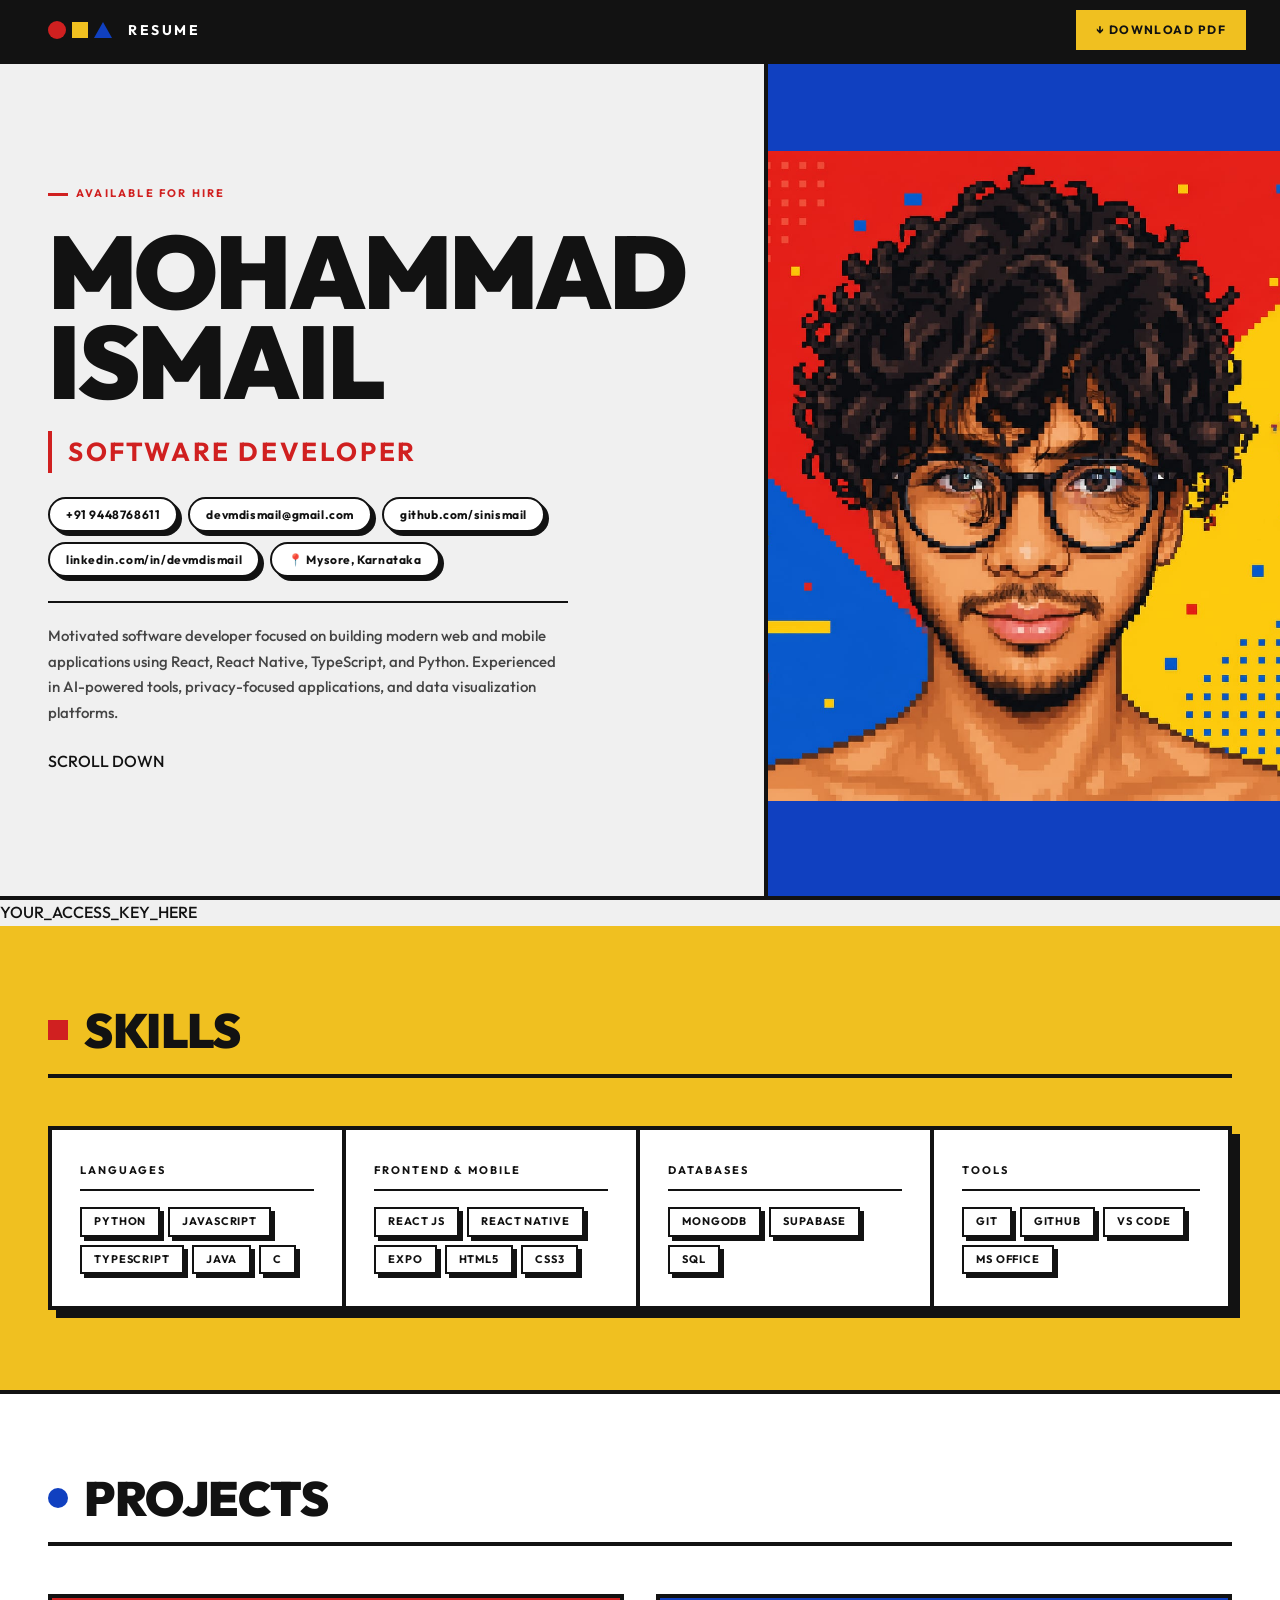
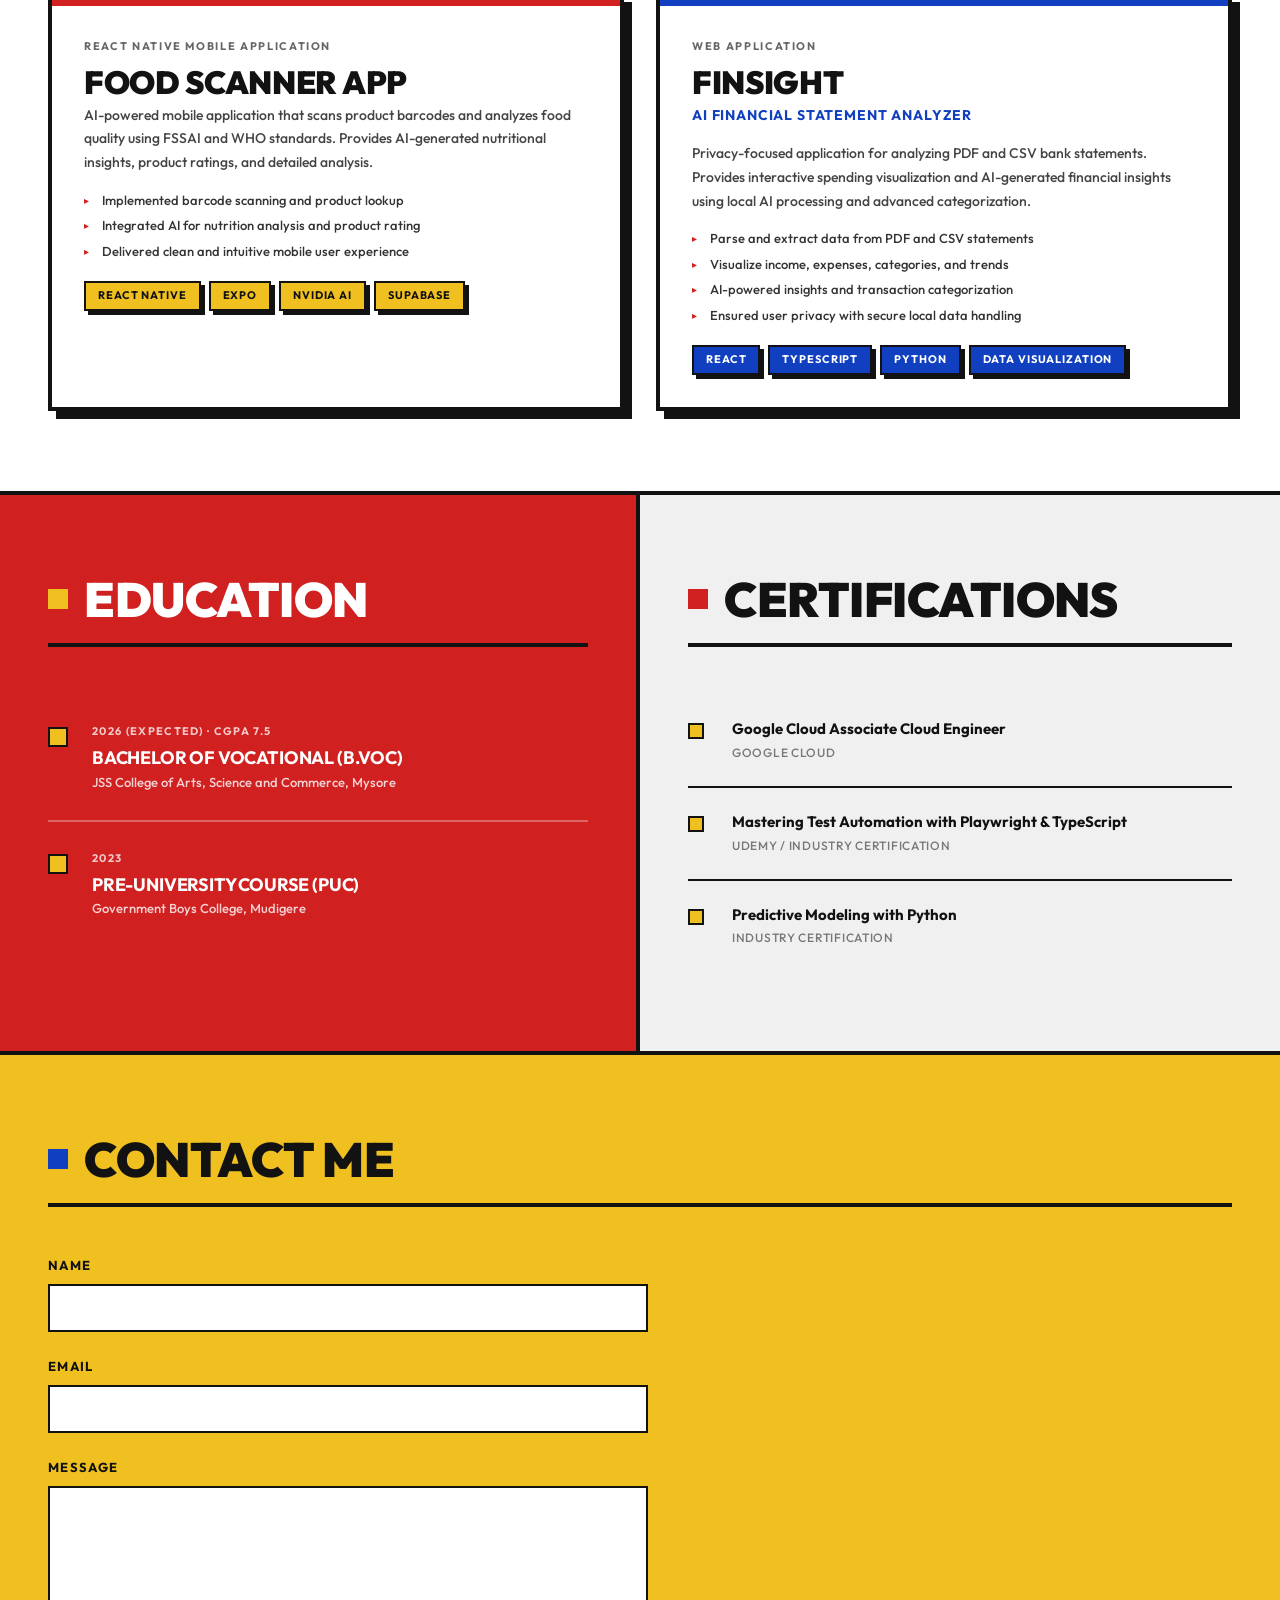
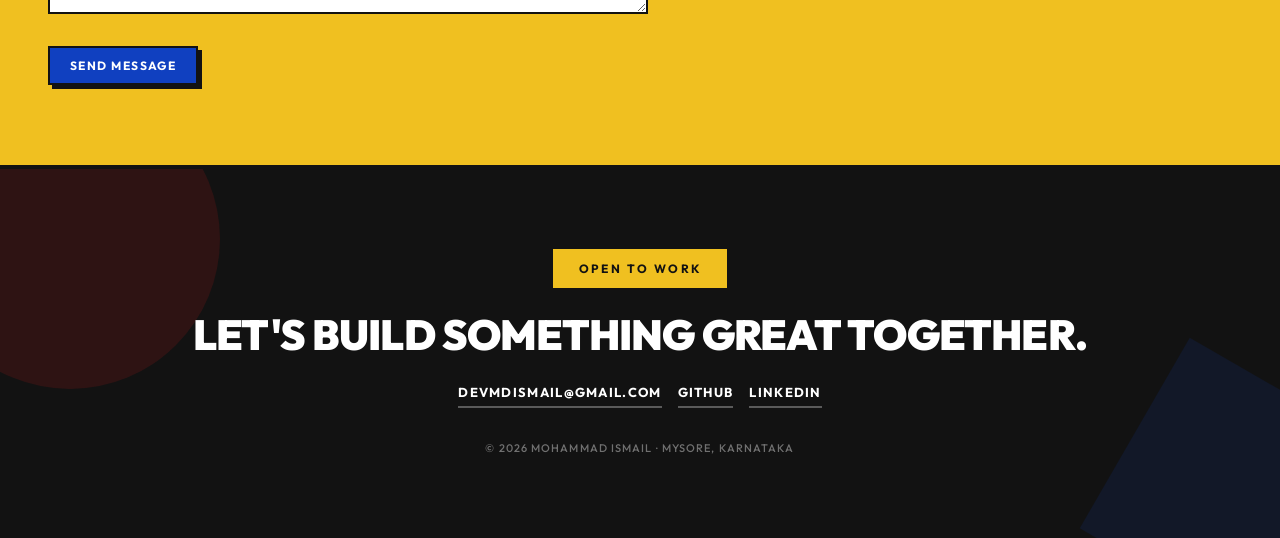
==== resume.html @ 6e886ccb "first commit" ====
<!DOCTYPE html>
<html lang="en">
<head>
  <meta charset="UTF-8" />
  <meta name="viewport" content="width=device-width, initial-scale=1.0" />
  <title>Mohammad Ismail — Software Developer Resume</title>
  <meta name="description" content="Mohammad Ismail — Software Developer. Resume showcasing skills in React, React Native, TypeScript, Python, and AI-powered applications." />
  <link rel="preconnect" href="https://fonts.googleapis.com" />
  <link rel="preconnect" href="https://fonts.gstatic.com" crossorigin />
  <link href="https://fonts.googleapis.com/css2?family=Outfit:wght@400;500;700;900&display=swap" rel="stylesheet" />
  <link rel="stylesheet" href="resume.css" />
</head>
<body>

  <!-- ═══════════════════════════════ NAV ═══════════════════════════════ -->
  <nav class="nav" id="nav" role="navigation" aria-label="Main navigation">
    <div class="nav__progress" id="nav-progress" role="progressbar" aria-label="Reading progress" aria-valuenow="0" aria-valuemin="0" aria-valuemax="100"></div>
    <div class="nav__logo" aria-label="Geometric logo">
      <span class="geo geo--circle" aria-hidden="true"></span>
      <span class="geo geo--square" aria-hidden="true"></span>
      <span class="geo geo--triangle" aria-hidden="true"></span>
    </div>
    <span class="nav__label">RESUME</span>
    <a class="nav__download btn btn--yellow" href="resume.pdf" download aria-label="Download PDF resume">
      ↓ DOWNLOAD PDF
    </a>
  </nav>

  <!-- ═══════════════════════════════ HERO ══════════════════════════════ -->
  <section class="hero" id="hero" aria-labelledby="hero-name">
    <div class="hero__left">
      <p class="hero__eyebrow">AVAILABLE FOR HIRE</p>
      <h1 class="hero__name" id="hero-name">
        <span class="hero__name-line reveal-child" style="--delay:0.0s">MOHAMMAD</span>
        <span class="hero__name-line reveal-child" style="--delay:0.08s">ISMAIL</span>
      </h1>
      <p class="hero__role reveal-child" style="--delay:0.18s">SOFTWARE DEVELOPER</p>
      <div class="hero__contacts reveal-child" style="--delay:0.28s">
        <a class="chip" href="tel:+919448768611" id="contact-phone">+91 9448768611</a>
        <a class="chip" href="mailto:devmdismail@gmail.com" id="contact-email">devmdismail@gmail.com</a>
        <a class="chip" href="https://github.com/sinismail" target="_blank" rel="noopener" id="contact-github">github.com/sinismail</a>
        <a class="chip" href="https://linkedin.com/in/devmdismail" target="_blank" rel="noopener" id="contact-linkedin">linkedin.com/in/devmdismail</a>
        <span class="chip chip--loc">📍 Mysore, Karnataka</span>
      </div>
      <p class="hero__summary reveal-child" style="--delay:0.38s">
        Motivated software developer focused on building modern web and mobile applications using React, React Native, TypeScript, and Python. Experienced in AI-powered tools, privacy-focused applications, and data visualization platforms.
      </p>
      <div class="hero__scroll-hint reveal-child" style="--delay:0.55s" aria-hidden="true">
        <span class="scroll-arrow"></span>
        <span class="scroll-label">SCROLL DOWN</span>
      </div>
    </div>

    <div class="hero__right" aria-hidden="true">
      <!-- Bauhaus geometric composition -->
      <div class="composition">
        <div class="comp__circle-lg"></div>
        <div class="comp__square-rot"></div>
        <div class="comp__square-center">
          <img id="profile" src="assets/profile.jpeg" alt="">
          <div class="comp__triangle"></div>
        </div>
        <div class="comp__circle-sm"></div>
        <div class="comp__dot-grid"></div>
      </div>
    </div>
  </section>
YOUR_ACCESS_KEY_HERE
  <!-- ═══════════════════════════════ SKILLS ════════════════════════════ -->
  <section class="section section--yellow reveal" id="skills" aria-labelledby="skills-heading">
    <div class="section__header">
      <span class="section__marker section__marker--red" aria-hidden="true"></span>
      <h2 class="section__title" id="skills-heading">SKILLS</h2>
    </div>
    <div class="skills__grid">

      <div class="skill-group reveal-child" style="--delay:0.0s">
        <h3 class="skill-group__title">LANGUAGES</h3>
        <div class="tags">
          <span class="tag">Python</span>
          <span class="tag">JavaScript</span>
          <span class="tag">TypeScript</span>
          <span class="tag">Java</span>
          <span class="tag">C</span>
        </div>
      </div>

      <div class="skill-group reveal-child" style="--delay:0.1s">
        <h3 class="skill-group__title">FRONTEND &amp; MOBILE</h3>
        <div class="tags">
          <span class="tag">React JS</span>
          <span class="tag">React Native</span>
          <span class="tag">Expo</span>
          <span class="tag">HTML5</span>
          <span class="tag">CSS3</span>
        </div>
      </div>

      <div class="skill-group reveal-child" style="--delay:0.2s">
        <h3 class="skill-group__title">DATABASES</h3>
        <div class="tags">
          <span class="tag">MongoDB</span>
          <span class="tag">Supabase</span>
          <span class="tag">SQL</span>
        </div>
      </div>

      <div class="skill-group reveal-child" style="--delay:0.3s">
        <h3 class="skill-group__title">TOOLS</h3>
        <div class="tags">
          <span class="tag">Git</span>
          <span class="tag">GitHub</span>
          <span class="tag">VS Code</span>
          <span class="tag">MS Office</span>
        </div>
      </div>

    </div>
  </section>

  <!-- ═══════════════════════════════ PROJECTS ══════════════════════════ -->
  <section class="section" id="projects" aria-labelledby="projects-heading">
    <div class="section__header">
      <span class="section__marker section__marker--circle section__marker--blue" aria-hidden="true"></span>
      <h2 class="section__title" id="projects-heading">PROJECTS</h2>
    </div>
    <div class="projects__grid">

      <article class="card reveal-child" style="--delay:0.0s" id="project-food-scanner">
        <div class="card__accent card__accent--red"></div>
        <div class="card__body">
          <span class="card__type">React Native Mobile Application</span>
          <h3 class="card__title">FOOD SCANNER APP</h3>
          <p class="card__desc">
            AI-powered mobile application that scans product barcodes and analyzes food quality using FSSAI and WHO standards. Provides AI-generated nutritional insights, product ratings, and detailed analysis.
          </p>
          <ul class="card__bullets">
            <li>Implemented barcode scanning and product lookup</li>
            <li>Integrated AI for nutrition analysis and product rating</li>
            <li>Delivered clean and intuitive mobile user experience</li>
          </ul>
          <div class="card__tags">
            <span class="tag tag--yellow">React Native</span>
            <span class="tag tag--yellow">Expo</span>
            <span class="tag tag--yellow">Nvidia AI</span>
            <span class="tag tag--yellow">Supabase</span>
          </div>
        </div>
      </article>

      <article class="card reveal-child" style="--delay:0.15s" id="project-finsight">
        <div class="card__accent card__accent--blue"></div>
        <div class="card__body">
          <span class="card__type">Web Application</span>
          <h3 class="card__title">FINSIGHT</h3>
          <p class="card__subtitle">AI Financial Statement Analyzer</p>
          <p class="card__desc">
            Privacy-focused application for analyzing PDF and CSV bank statements. Provides interactive spending visualization and AI-generated financial insights using local AI processing and advanced categorization.
          </p>
          <ul class="card__bullets">
            <li>Parse and extract data from PDF and CSV statements</li>
            <li>Visualize income, expenses, categories, and trends</li>
            <li>AI-powered insights and transaction categorization</li>
            <li>Ensured user privacy with secure local data handling</li>
          </ul>
          <div class="card__tags">
            <span class="tag tag--blue">React</span>
            <span class="tag tag--blue">TypeScript</span>
            <span class="tag tag--blue">Python</span>
            <span class="tag tag--blue">Data Visualization</span>
          </div>
        </div>
      </article>

    </div>
  </section>

  <!-- ════════════════════════ EDUCATION + CERTS ════════════════════════ -->
  <section class="edu-certs" id="education" aria-labelledby="edu-heading">

    <div class="edu reveal">
      <div class="section__header">
        <span class="section__marker section__marker--yellow" aria-hidden="true"></span>
        <h2 class="section__title section__title--white" id="edu-heading">EDUCATION</h2>
      </div>
      <div class="timeline">

        <div class="timeline__item reveal-child" style="--delay:0.0s">
          <div class="timeline__marker" aria-hidden="true"></div>
          <div class="timeline__content">
            <p class="timeline__year">2026 (Expected) · CGPA 7.5</p>
            <h3 class="timeline__degree">Bachelor of Vocational (B.Voc)</h3>
            <p class="timeline__school">JSS College of Arts, Science and Commerce, Mysore</p>
          </div>
        </div>

        <div class="timeline__item reveal-child" style="--delay:0.15s">
          <div class="timeline__marker" aria-hidden="true"></div>
          <div class="timeline__content">
            <p class="timeline__year">2023</p>
            <h3 class="timeline__degree">Pre-University Course (PUC)</h3>
            <p class="timeline__school">Government Boys College, Mudigere</p>
          </div>
        </div>

      </div>
    </div>

    <div class="certs reveal">
      <div class="section__header">
        <span class="section__marker section__marker--red" aria-hidden="true"></span>
        <h2 class="section__title" id="certs-heading">CERTIFICATIONS</h2>
      </div>
      <div class="cert-list">

        <div class="cert-item reveal-child" style="--delay:0.0s">
          <span class="cert-item__bullet" aria-hidden="true"></span>
          <div>
            <h3 class="cert-item__title">Google Cloud Associate Cloud Engineer</h3>
            <p class="cert-item__issuer">Google Cloud</p>
          </div>
        </div>

        <div class="cert-item reveal-child" style="--delay:0.12s">
          <span class="cert-item__bullet" aria-hidden="true"></span>
          <div>
            <h3 class="cert-item__title">Mastering Test Automation with Playwright &amp; TypeScript</h3>
            <p class="cert-item__issuer">Udemy / Industry Certification</p>
          </div>
        </div>

        <div class="cert-item reveal-child" style="--delay:0.24s">
          <span class="cert-item__bullet" aria-hidden="true"></span>
          <div>
            <h3 class="cert-item__title">Predictive Modeling with Python</h3>
            <p class="cert-item__issuer">Industry Certification</p>
          </div>
        </div>

      </div>
    </div>

  </section>

  <!-- ═══════════════════════════════ CONTACT ═══════════════════════════ -->
  <section class="section section--yellow" id="contact" aria-labelledby="contact-heading">
    <div class="section__header">
      <span class="section__marker section__marker--blue" aria-hidden="true"></span>
      <h2 class="section__title" id="contact-heading">CONTACT ME</h2>
    </div>
    
    <div class="contact-container reveal">
      <form action="https://api.web3forms.com/submit" method="POST" class="contact-form">
        <!-- Web3Forms Access Key (Add yours here) -->
        <input type="hidden" name="access_key" value="">
        
        <div class="form-group">
          <label for="name" class="form-label">NAME</label>
          <input type="text" id="name" name="name" class="form-input" required>
        </div>
        
        <div class="form-group">
          <label for="email" class="form-label">EMAIL</label>
          <input type="email" id="email" name="email" class="form-input" required>
        </div>
        
        <div class="form-group">
          <label for="message" class="form-label">MESSAGE</label>
          <textarea id="message" name="message" class="form-input form-input--textarea" rows="5" required></textarea>
        </div>

        <input type="checkbox" name="botcheck" class="hidden" style="display: none;">
        
        <button type="submit" class="btn btn--blue form-submit">SEND MESSAGE</button>
      </form>
    </div>
  </section>

  <!-- ═══════════════════════════════ FOOTER ════════════════════════════ -->
  <footer class="footer" id="footer" role="contentinfo">
    <div class="footer__deco footer__deco--circle" aria-hidden="true"></div>
    <div class="footer__deco footer__deco--square" aria-hidden="true"></div>
    <div class="footer__content reveal">
      <span class="footer__badge">OPEN TO WORK</span>
      <p class="footer__cta">Let's build something great together.</p>
      <div class="footer__links">
        <a class="footer__link" href="mailto:devmdismail@gmail.com" id="footer-email">devmdismail@gmail.com</a>
        <a class="footer__link" href="https://github.com/sinismail" target="_blank" rel="noopener" id="footer-github">GitHub</a>
        <a class="footer__link" href="https://linkedin.com/in/devmdismail" target="_blank" rel="noopener" id="footer-linkedin">LinkedIn</a>
      </div>
      <p class="footer__copy">© 2026 Mohammad Ismail · Mysore, Karnataka</p>
    </div>
  </footer>

  <!-- ══════════════════════════════ SCRIPTS ════════════════════════════ -->
  <script>
    // ── Hero name character split (MUST run before is-visible) ─────────
    document.querySelectorAll('.hero__name-line').forEach(line => {
      const text = line.textContent.trim();
      line.innerHTML = text.split('').map((ch, i) =>
        `<span class="char" style="--char-i:${i}">${ch === ' ' ? '&nbsp;' : ch}</span>`
      ).join('');
    });

    // ── Immediately show above-fold hero children ─────────────────────
    document.querySelectorAll('.hero .reveal-child').forEach(el => {
      setTimeout(() => el.classList.add('is-visible'), 80);
    });

    // ── Scroll Reveal (Intersection Observer) ─────────────────────────
    const revealItems = document.querySelectorAll('.reveal, .reveal-child');

    const observer = new IntersectionObserver((entries) => {
      entries.forEach(entry => {
        if (entry.isIntersecting) {
          entry.target.classList.add('is-visible');
        }
      });
    }, {
      threshold: 0.12,
      rootMargin: '0px 0px -60px 0px'
    });

    revealItems.forEach(el => observer.observe(el));

    // ── Nav scroll shadow ──────────────────────────────────────────────
    const nav = document.getElementById('nav');
    window.addEventListener('scroll', () => {
      nav.classList.toggle('nav--scrolled', window.scrollY > 20);
    }, { passive: true });

    // ── Skill tag stagger on hover ────────────────────────────────────
    document.querySelectorAll('.skill-group').forEach(group => {
      group.addEventListener('mouseenter', () => {
        group.querySelectorAll('.tag').forEach((tag, i) => {
          tag.style.transitionDelay = `${i * 30}ms`;
          tag.classList.add('tag--hovered');
        });
      });
      group.addEventListener('mouseleave', () => {
        group.querySelectorAll('.tag').forEach(tag => {
          tag.style.transitionDelay = '0ms';
          tag.classList.remove('tag--hovered');
        });
      });
    });

    // ── Cursor-follow tilt on project cards ───────────────────────────
    document.querySelectorAll('.card').forEach(card => {
      card.addEventListener('mousemove', (e) => {
        const rect = card.getBoundingClientRect();
        const x = ((e.clientX - rect.left) / rect.width - 0.5) * 6;
        const y = ((e.clientY - rect.top) / rect.height - 0.5) * 6;
        card.style.transform = `translateY(-4px) rotateX(${-y}deg) rotateY(${x}deg)`;
      });
      card.addEventListener('mouseleave', () => {
        card.style.transform = '';
      });
    });

    // ── Geometric shape pulse in hero right panel ─────────────────────
    const shapes = document.querySelectorAll('.comp__circle-lg, .comp__square-rot, .comp__circle-sm');
    let tick = 0;
    function pulseShapes() {
      tick += 0.01;
      shapes.forEach((s, i) => {
        const offset = Math.sin(tick + i * 1.2) * 6;
        s.style.transform = `translate(${offset}px, ${offset * 0.6}px)` +
          (s.classList.contains('comp__square-rot') ? ' rotate(45deg)' : '');
      });
      requestAnimationFrame(pulseShapes);
    }
    pulseShapes();
  </script>

</body>
</html>
---- resume.css ----
/* ════════════════════════════════════════════════════════════
   BAUHAUS RESUME — resume.css
   Design: Constructivist / Geometric Modernism
   Font: Outfit (Google Fonts)
   ════════════════════════════════════════════════════════════ */

/* ── 0. Reset & Base ─────────────────────────────────────── */
*, *::before, *::after { box-sizing: border-box; margin: 0; padding: 0; }

:root {
  --bg:         #F0F0F0;
  --white:      #FFFFFF;
  --black:      #121212;
  --red:        #D02020;
  --blue:       #1040C0;
  --yellow:     #F0C020;
  --muted:      #E0E0E0;
  --border:     4px solid var(--black);
  --border-sm:  2px solid var(--black);
  --shadow-sm:  4px 4px 0px 0px var(--black);
  --shadow-md:  6px 6px 0px 0px var(--black);
  --shadow-lg:  8px 8px 0px 0px var(--black);
  --font:       'Outfit', system-ui, sans-serif;
  --ease:       cubic-bezier(0.16, 1, 0.3, 1);
}

html { scroll-behavior: smooth; }
#profile{
  height:650px;
  width: 600px;
}
body {
  background: var(--bg);
  color: var(--black);
  font-family: var(--font);
  font-weight: 500;
  font-size: 16px;
  line-height: 1.6;
  overflow-x: hidden;
}

/* ── 1. Scroll Reveal System ─────────────────────────────── */
.reveal {
  opacity: 0;
  transform: translateY(32px);
  transition:
    opacity 0.7s var(--ease),
    transform 0.7s var(--ease);
}
.reveal.is-visible { opacity: 1; transform: translateY(0); }

.reveal-child {
  opacity: 0;
  transform: translateY(24px);
  transition:
    opacity 0.6s var(--ease) var(--delay, 0s),
    transform 0.6s var(--ease) var(--delay, 0s);
}
.reveal-child.is-visible { opacity: 1; transform: translateY(0); }

/* Hero name characters */
.char {
  display: inline-block;
  opacity: 0;
  transform: translateY(1.2em) skewX(-8deg);
  transition:
    opacity 0.55s var(--ease) calc(var(--char-i) * 0.03s + 0.15s),
    transform 0.55s var(--ease) calc(var(--char-i) * 0.03s + 0.15s);
}
.hero__name-line.is-visible .char {
  opacity: 1;
  transform: translateY(0) skewX(0deg);
}

/* ── 2. Navigation ───────────────────────────────────────── */
.nav {
  position: sticky;
  top: 0;
  z-index: 100;
  background: var(--black);
  display: flex;
  align-items: center;
  gap: 16px;
  padding: 0 32px;
  height: 64px;
  border-bottom: var(--border);
  transition: box-shadow 0.3s ease;
}
.nav--scrolled {
  box-shadow: 0 4px 0 var(--yellow);
}

.nav__logo {
  display: flex;
  align-items: center;
  gap: 6px;
  flex-shrink: 0;
}

/* Three geometric shapes forming the logo */
.geo {
  display: inline-block;
  transition: transform 0.3s var(--ease);
}
.geo--circle {
  width: 18px; height: 18px;
  background: var(--red);
  border-radius: 9999px;
}
.geo--square {
  width: 16px; height: 16px;
  background: var(--yellow);
  border-radius: 0;
  transform: rotate(0deg);
}
.geo--triangle {
  width: 0; height: 0;
  border-left: 9px solid transparent;
  border-right: 9px solid transparent;
  border-bottom: 16px solid var(--blue);
  background: transparent;
}
.nav__logo:hover .geo--circle { transform: scale(1.25); }
.nav__logo:hover .geo--square { transform: rotate(45deg); }
.nav__logo:hover .geo--triangle { transform: translateY(-3px); }

.nav__label {
  flex: 1;
  color: var(--white);
  font-weight: 700;
  font-size: 14px;
  letter-spacing: 0.18em;
}

/* ── 3. Buttons ──────────────────────────────────────────── */
.btn {
  display: inline-flex;
  align-items: center;
  gap: 8px;
  padding: 10px 20px;
  font-family: var(--font);
  font-weight: 700;
  font-size: 12px;
  letter-spacing: 0.12em;
  text-transform: uppercase;
  text-decoration: none;
  border: var(--border-sm);
  border-color: var(--black);
  cursor: pointer;
  transition:
    transform 0.15s ease,
    box-shadow 0.15s ease;
}
.btn--yellow {
  background: var(--yellow);
  color: var(--black);
  box-shadow: var(--shadow-sm);
}
.btn--yellow:hover  { box-shadow: var(--shadow-md); transform: translate(-2px,-2px); }
.btn--yellow:active { box-shadow: none; transform: translate(4px,4px); }

/* ── 4. Hero Section ─────────────────────────────────────── */
.hero {
  display: grid;
  grid-template-columns: 60% 40%;
  min-height: calc(100vh - 64px);
  border-bottom: var(--border);
}

/* Left */
.hero__left {
  padding: 64px 48px 64px 48px;
  display: flex;
  flex-direction: column;
  justify-content: center;
  gap: 24px;
  border-right: var(--border);
  background: var(--bg);
}

.hero__eyebrow {
  display: inline-flex;
  align-items: center;
  gap: 8px;
  font-size: 11px;
  font-weight: 700;
  letter-spacing: 0.2em;
  color: var(--red);
  text-transform: uppercase;
}
.hero__eyebrow::before {
  content: '';
  display: block;
  width: 20px; height: 3px;
  background: var(--red);
  flex-shrink: 0;
}

.hero__name {
  display: flex;
  flex-direction: column;
  gap: 0;
  line-height: 0.88;
  font-size: clamp(64px, 8vw, 108px);
  font-weight: 900;
  text-transform: uppercase;
  letter-spacing: -0.03em;
  color: var(--black);
  perspective: 600px;
}
.hero__name-line { display: block; overflow: hidden; }

.hero__role {
  font-size: clamp(18px, 2.5vw, 26px);
  font-weight: 700;
  text-transform: uppercase;
  letter-spacing: 0.1em;
  color: var(--red);
  border-left: 4px solid var(--red);
  padding-left: 16px;
}

.hero__contacts {
  display: flex;
  flex-wrap: wrap;
  gap: 10px;
}

.chip {
  display: inline-flex;
  align-items: center;
  gap: 6px;
  padding: 6px 16px;
  font-size: 12px;
  font-weight: 700;
  letter-spacing: 0.05em;
  text-decoration: none;
  color: var(--black);
  background: var(--white);
  border: var(--border-sm);
  border-radius: 9999px;
  box-shadow: var(--shadow-sm);
  transition:
    background 0.2s ease,
    transform 0.2s var(--ease),
    box-shadow 0.2s ease;
}
.chip:hover {
  background: var(--yellow);
  transform: translate(-2px, -2px);
  box-shadow: var(--shadow-md);
}
.chip:active {
  transform: translate(2px, 2px);
  box-shadow: none;
}
.chip--loc { cursor: default; }
.chip--loc:hover { background: var(--muted); transform: none; box-shadow: var(--shadow-sm); }

.hero__summary {
  font-size: 15px;
  line-height: 1.7;
  color: #444;
  max-width: 520px;
  border-top: var(--border-sm);
  padding-top: 20px;
}

/* Right — geometric composition */
.hero__right {
  background: var(--blue);
  position: relative;
  overflow: hidden;
  display: flex;
  align-items: center;
  justify-content: center;
  padding: 40px;
}

.hero__image {
  max-width: 80%;
  max-height: 80%;
  object-fit: cover;
  border: 4px solid var(--black);
  box-shadow: 12px 12px 0px 0px var(--black);
  transform: rotate(3deg);
  transition: transform 0.3s var(--ease), box-shadow 0.3s ease;
}
.hero__image:hover {
  transform: rotate(0deg) translate(-4px, -4px);
  box-shadow: 16px 16px 0px 0px var(--black);
}

/* ── 5. Section Common ───────────────────────────────────── */
.section { padding: 80px 48px; border-bottom: var(--border); }
.section--yellow { background: var(--yellow); }

.section__header {
  display: flex;
  align-items: center;
  gap: 16px;
  margin-bottom: 48px;
  padding-bottom: 20px;
  border-bottom: var(--border);
}

.section__marker {
  display: block;
  width: 20px; height: 20px;
  flex-shrink: 0;
}
.section__marker--red    { background: var(--red); }
.section__marker--blue   { background: var(--blue); }
.section__marker--yellow { background: var(--yellow); }
.section__marker--circle { border-radius: 9999px; }

.section__title {
  font-size: clamp(28px, 4vw, 48px);
  font-weight: 900;
  text-transform: uppercase;
  letter-spacing: -0.01em;
  line-height: 1;
}
.section__title--white { color: var(--white); }

/* ── 6. Skills ───────────────────────────────────────────── */
.skills__grid {
  display: grid;
  grid-template-columns: repeat(4, 1fr);
  gap: 0;
  border: var(--border);
  box-shadow: var(--shadow-lg);
  background: var(--white);
}

.skill-group {
  padding: 32px 28px;
  border-right: var(--border);
  transition: background 0.25s ease;
}
.skill-group:last-child { border-right: none; }
.skill-group:hover { background: var(--bg); }

.skill-group__title {
  font-size: 11px;
  font-weight: 700;
  letter-spacing: 0.18em;
  text-transform: uppercase;
  color: var(--black);
  margin-bottom: 16px;
  border-bottom: var(--border-sm);
  padding-bottom: 10px;
}

.tags { display: flex; flex-wrap: wrap; gap: 8px; }

.tag {
  display: inline-block;
  padding: 4px 12px;
  font-size: 11px;
  font-weight: 700;
  letter-spacing: 0.08em;
  text-transform: uppercase;
  color: var(--black);
  background: var(--white);
  border: var(--border-sm);
  box-shadow: var(--shadow-sm);
  transition:
    transform 0.2s var(--ease),
    box-shadow 0.2s ease,
    background 0.2s ease;
  cursor: default;
}
.tag:hover,
.tag--hovered { background: var(--black); color: var(--white); transform: translate(-2px,-2px); box-shadow: var(--shadow-md); }
.tag--yellow  { background: var(--yellow); }
.tag--yellow:hover { background: var(--black); color: var(--yellow); }
.tag--blue    { background: var(--blue); color: var(--white); }
.tag--blue:hover { background: var(--black); color: var(--white); }

/* ── 7. Projects ─────────────────────────────────────────── */
#projects { background: var(--white); }

.projects__grid {
  display: grid;
  grid-template-columns: repeat(2, 1fr);
  gap: 32px;
}

.card {
  border: var(--border);
  box-shadow: var(--shadow-lg);
  background: var(--white);
  transition:
    transform 0.3s var(--ease),
    box-shadow 0.3s ease;
  transform-style: preserve-3d;
  will-change: transform;
}
.card:hover { box-shadow: 12px 12px 0 var(--black); }

.card__accent {
  height: 8px;
  width: 100%;
}
.card__accent--red  { background: var(--red); }
.card__accent--blue { background: var(--blue); }

.card__body { padding: 32px; }

.card__type {
  display: block;
  font-size: 11px;
  font-weight: 700;
  letter-spacing: 0.15em;
  text-transform: uppercase;
  color: #666;
  margin-bottom: 10px;
}

.card__title {
  font-size: clamp(22px, 2.5vw, 32px);
  font-weight: 900;
  text-transform: uppercase;
  letter-spacing: -0.01em;
  line-height: 1;
  margin-bottom: 6px;
}

.card__subtitle {
  font-size: 14px;
  font-weight: 700;
  color: var(--blue);
  text-transform: uppercase;
  letter-spacing: 0.06em;
  margin-bottom: 16px;
}

.card__desc {
  font-size: 14px;
  line-height: 1.7;
  color: #444;
  margin-bottom: 16px;
}

.card__bullets {
  list-style: none;
  margin-bottom: 20px;
  display: flex;
  flex-direction: column;
  gap: 6px;
}
.card__bullets li {
  font-size: 13px;
  line-height: 1.5;
  padding-left: 18px;
  position: relative;
  color: #333;
}
.card__bullets li::before {
  content: '▸';
  position: absolute;
  left: 0;
  color: var(--red);
  font-size: 10px;
  top: 2px;
}

.card__tags { display: flex; flex-wrap: wrap; gap: 8px; }

/* ── 8. Education & Certifications ───────────────────────── */
.edu-certs {
  display: grid;
  grid-template-columns: 1fr 1fr;
  border-bottom: var(--border);
}

.edu {
  background: var(--red);
  padding: 80px 48px;
  border-right: var(--border);
}

.certs {
  background: var(--bg);
  padding: 80px 48px;
}

/* Timeline */
.timeline { display: flex; flex-direction: column; gap: 0; }

.timeline__item {
  display: grid;
  grid-template-columns: 24px 1fr;
  gap: 20px;
  padding: 28px 0;
  border-bottom: 2px solid rgba(255,255,255,0.3);
}
.timeline__item:last-child { border-bottom: none; }

.timeline__marker {
  width: 20px; height: 20px;
  background: var(--yellow);
  border: 2px solid var(--black);
  margin-top: 4px;
  flex-shrink: 0;
}

.timeline__year {
  font-size: 11px;
  font-weight: 700;
  letter-spacing: 0.12em;
  text-transform: uppercase;
  color: rgba(255,255,255,0.75);
  margin-bottom: 6px;
}

.timeline__degree {
  font-size: 18px;
  font-weight: 700;
  text-transform: uppercase;
  letter-spacing: -0.01em;
  color: var(--white);
  line-height: 1.2;
  margin-bottom: 4px;
}

.timeline__school {
  font-size: 13px;
  color: rgba(255,255,255,0.8);
  line-height: 1.5;
}

/* Certifications */
.cert-list { display: flex; flex-direction: column; gap: 0; }

.cert-item {
  display: grid;
  grid-template-columns: 24px 1fr;
  gap: 20px;
  align-items: start;
  padding: 24px 0;
  border-bottom: var(--border-sm);
  transition: background 0.2s ease;
}
.cert-item:last-child { border-bottom: none; }
.cert-item:hover { background: var(--muted); margin: 0 -16px; padding-left: 16px; padding-right: 16px; }

.cert-item__bullet {
  display: block;
  width: 16px; height: 16px;
  background: var(--yellow);
  border: 2px solid var(--black);
  margin-top: 4px;
  flex-shrink: 0;
}

.cert-item__title {
  font-size: 15px;
  font-weight: 700;
  line-height: 1.3;
  margin-bottom: 4px;
}

.cert-item__issuer {
  font-size: 12px;
  font-weight: 500;
  letter-spacing: 0.06em;
  text-transform: uppercase;
  color: #777;
}

/* ── 9. Footer ───────────────────────────────────────────── */
.footer {
  background: var(--black);
  padding: 80px 48px;
  position: relative;
  overflow: hidden;
  text-align: center;
}

.footer__deco {
  position: absolute;
  pointer-events: none;
}
.footer__deco--circle {
  width: 300px; height: 300px;
  border-radius: 9999px;
  background: var(--red);
  opacity: 0.15;
  top: -80px; left: -80px;
}
.footer__deco--square {
  width: 220px; height: 220px;
  background: var(--blue);
  opacity: 0.12;
  bottom: -60px; right: -60px;
  transform: rotate(30deg);
}

.footer__content {
  position: relative;
  z-index: 1;
  display: flex;
  flex-direction: column;
  align-items: center;
  gap: 24px;
}

.footer__badge {
  display: inline-block;
  background: var(--yellow);
  color: var(--black);
  font-size: 12px;
  font-weight: 700;
  letter-spacing: 0.2em;
  text-transform: uppercase;
  padding: 8px 24px;
  border: var(--border-sm);
  border-color: var(--yellow);
  box-shadow: var(--shadow-sm);
  animation: pulse-badge 2.5s ease-in-out infinite;
}

@keyframes pulse-badge {
  0%, 100% { box-shadow: var(--shadow-sm); transform: translateY(0); }
  50%       { box-shadow: 6px 6px 0 var(--yellow); transform: translateY(-3px); }
}

.footer__cta {
  font-size: clamp(24px, 4vw, 42px);
  font-weight: 900;
  text-transform: uppercase;
  color: var(--white);
  letter-spacing: -0.02em;
  line-height: 1.1;
}

.footer__links {
  display: flex;
  flex-wrap: wrap;
  gap: 16px;
  justify-content: center;
}

.footer__link {
  color: var(--white);
  text-decoration: none;
  font-size: 13px;
  font-weight: 700;
  letter-spacing: 0.1em;
  text-transform: uppercase;
  padding-bottom: 3px;
  border-bottom: 2px solid rgba(255,255,255,0.3);
  transition: border-color 0.2s ease, color 0.2s ease;
}
.footer__link:hover {
  color: var(--yellow);
  border-color: var(--yellow);
}

.footer__copy {
  font-size: 11px;
  font-weight: 500;
  letter-spacing: 0.1em;
  text-transform: uppercase;
  color: rgba(255,255,255,0.4);
  margin-top: 8px;
}

/* ── 9.5. Contact Form ───────────────────────────────────── */
.contact-container {
  max-width: 600px;
  margin: 0;
}

.contact-form {
  display: flex;
  flex-direction: column;
  gap: 24px;
}

.form-group {
  display: flex;
  flex-direction: column;
  gap: 8px;
}

.form-label {
  font-size: 13px;
  font-weight: 700;
  letter-spacing: 0.1em;
  text-transform: uppercase;
  color: var(--black);
}

.form-input {
  font-family: var(--font);
  font-size: 16px;
  padding: 12px 16px;
  border: var(--border-sm);
  background: var(--white);
  color: var(--black);
  transition: box-shadow 0.2s ease, transform 0.2s ease;
  border-radius: 0;
}

.form-input:focus {
  outline: none;
  box-shadow: var(--shadow-sm);
  transform: translate(-2px, -2px);
}

.form-input--textarea {
  resize: vertical;
}

.btn--blue {
  background: var(--blue);
  color: var(--white);
  box-shadow: var(--shadow-sm);
}

.btn--blue:hover {
  box-shadow: var(--shadow-md);
  transform: translate(-2px, -2px);
}

.btn--blue:active {
  box-shadow: none;
  transform: translate(4px, 4px);
}

.form-submit {
  align-self: flex-start;
  margin-top: 8px;
}

/* ── 10. Responsive — Tablet ─────────────────────────────── */
@media (max-width: 1024px) {
  .skills__grid { grid-template-columns: repeat(2, 1fr); }
  .skill-group:nth-child(2) { border-right: none; }
  .skill-group:nth-child(3) { border-right: var(--border); border-top: var(--border); }
  .skill-group:nth-child(4) { border-top: var(--border); border-right: none; }
}

/* ── 11. Responsive — Mobile ─────────────────────────────── */
@media (max-width: 768px) {
  :root {
    --border: 3px solid var(--black);
    --border-sm: 2px solid var(--black);
    --shadow-sm: 3px 3px 0 var(--black);
    --shadow-md: 5px 5px 0 var(--black);
    --shadow-lg: 6px 6px 0 var(--black);
  }

  .hero { grid-template-columns: 1fr; min-height: auto; }
  .hero__left { padding: 40px 24px; border-right: none; border-bottom: var(--border); }
  .hero__right { display: none; }

  .section { padding: 56px 24px; }
  .edu { padding: 56px 24px; }
  .certs { padding: 56px 24px; }

  .skills__grid {
    grid-template-columns: 1fr;
    box-shadow: var(--shadow-md);
  }
  .skill-group { border-right: none; border-bottom: var(--border); }
  .skill-group:last-child { border-bottom: none; }
  .skill-group:nth-child(2) { border-right: none; }
  .skill-group:nth-child(3) { border-right: none; border-top: none; }
  .skill-group:nth-child(4) { border-top: none; }

  .projects__grid { grid-template-columns: 1fr; }

  .edu-certs { grid-template-columns: 1fr; }
  .edu { border-right: none; border-bottom: var(--border); }

  .footer { padding: 56px 24px; }
  .nav { padding: 0 20px; }
  .nav__download { display: none; }
}

/* ── 12. Focus / Accessibility ───────────────────────────── */
:focus-visible {
  outline: 3px solid var(--yellow);
  outline-offset: 3px;
}

/* ── 13. Print ───────────────────────────────────────────── */
@media print {
  .nav, .hero__right, .footer__deco { display: none; }
  .reveal, .reveal-child { opacity: 1 !important; transform: none !important; }
  .char { opacity: 1 !important; transform: none !important; }
  body { background: white; }
  .section { padding: 32px; }
}
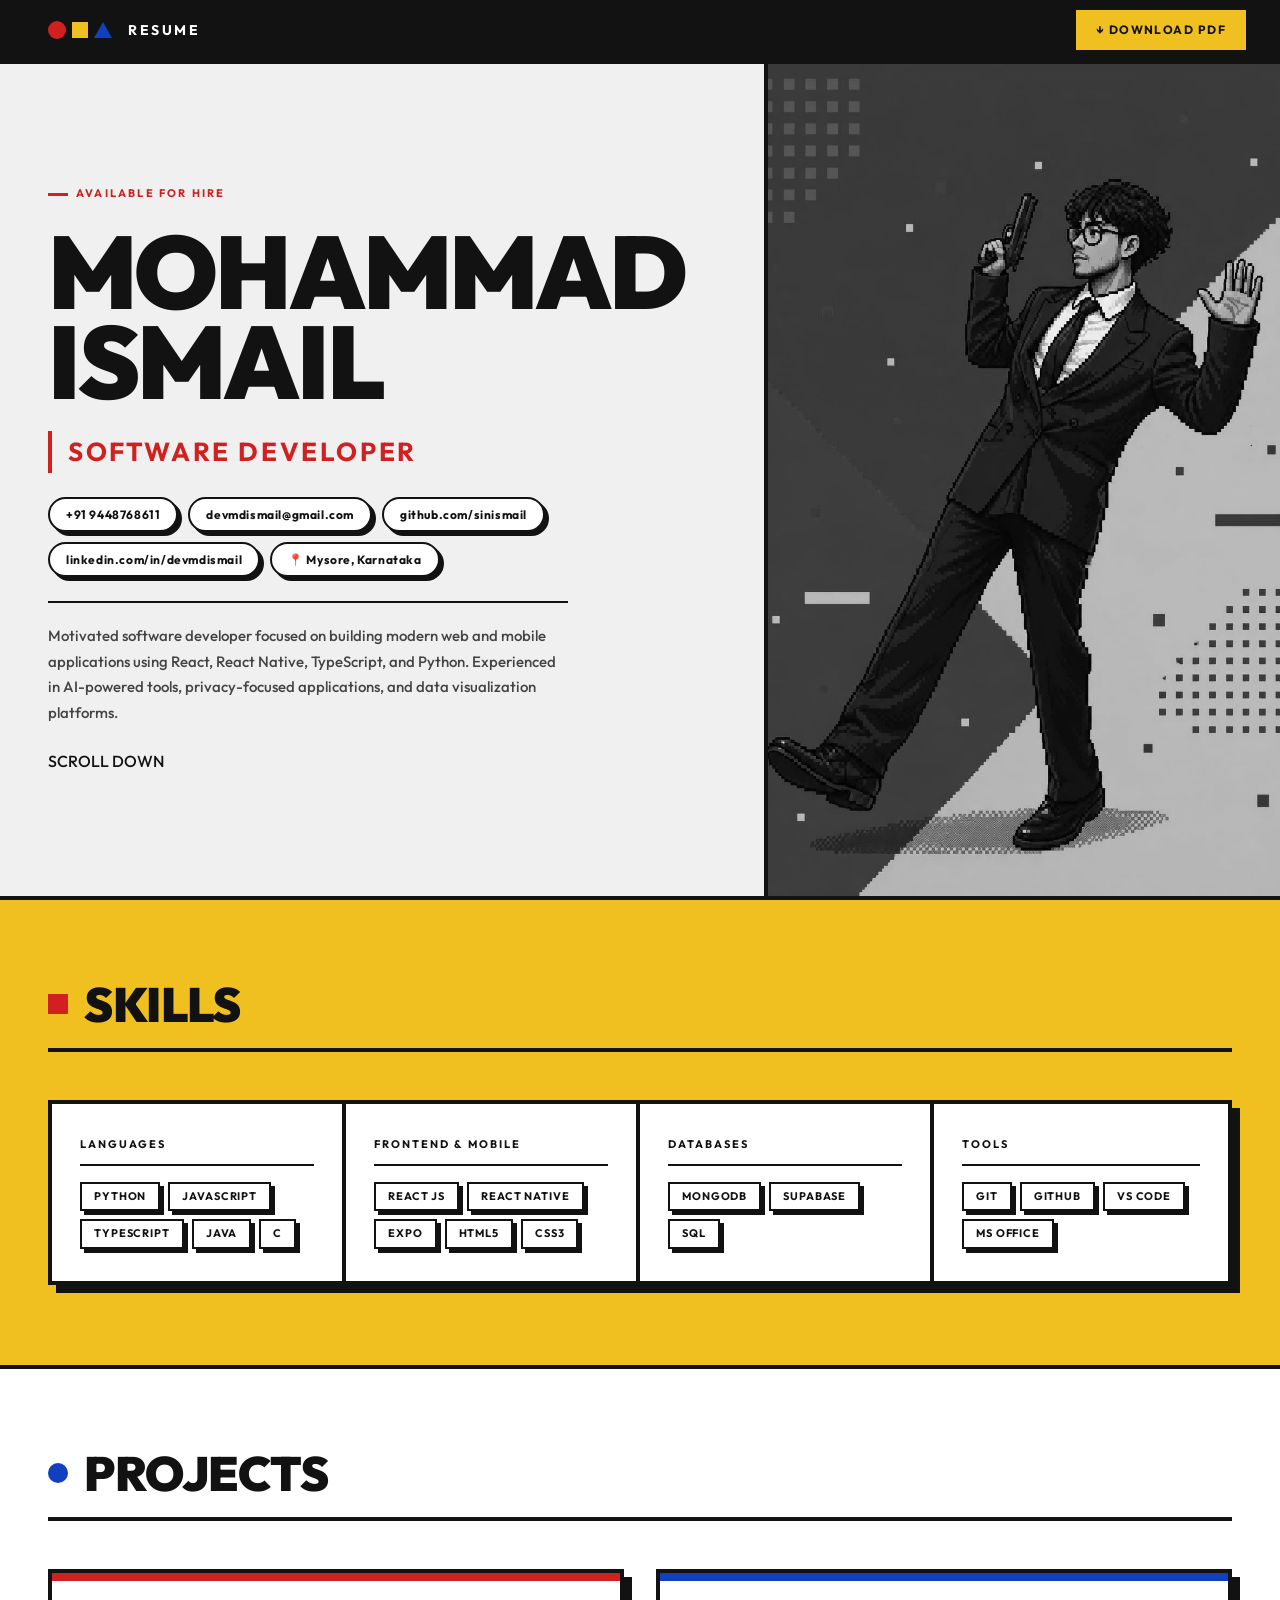
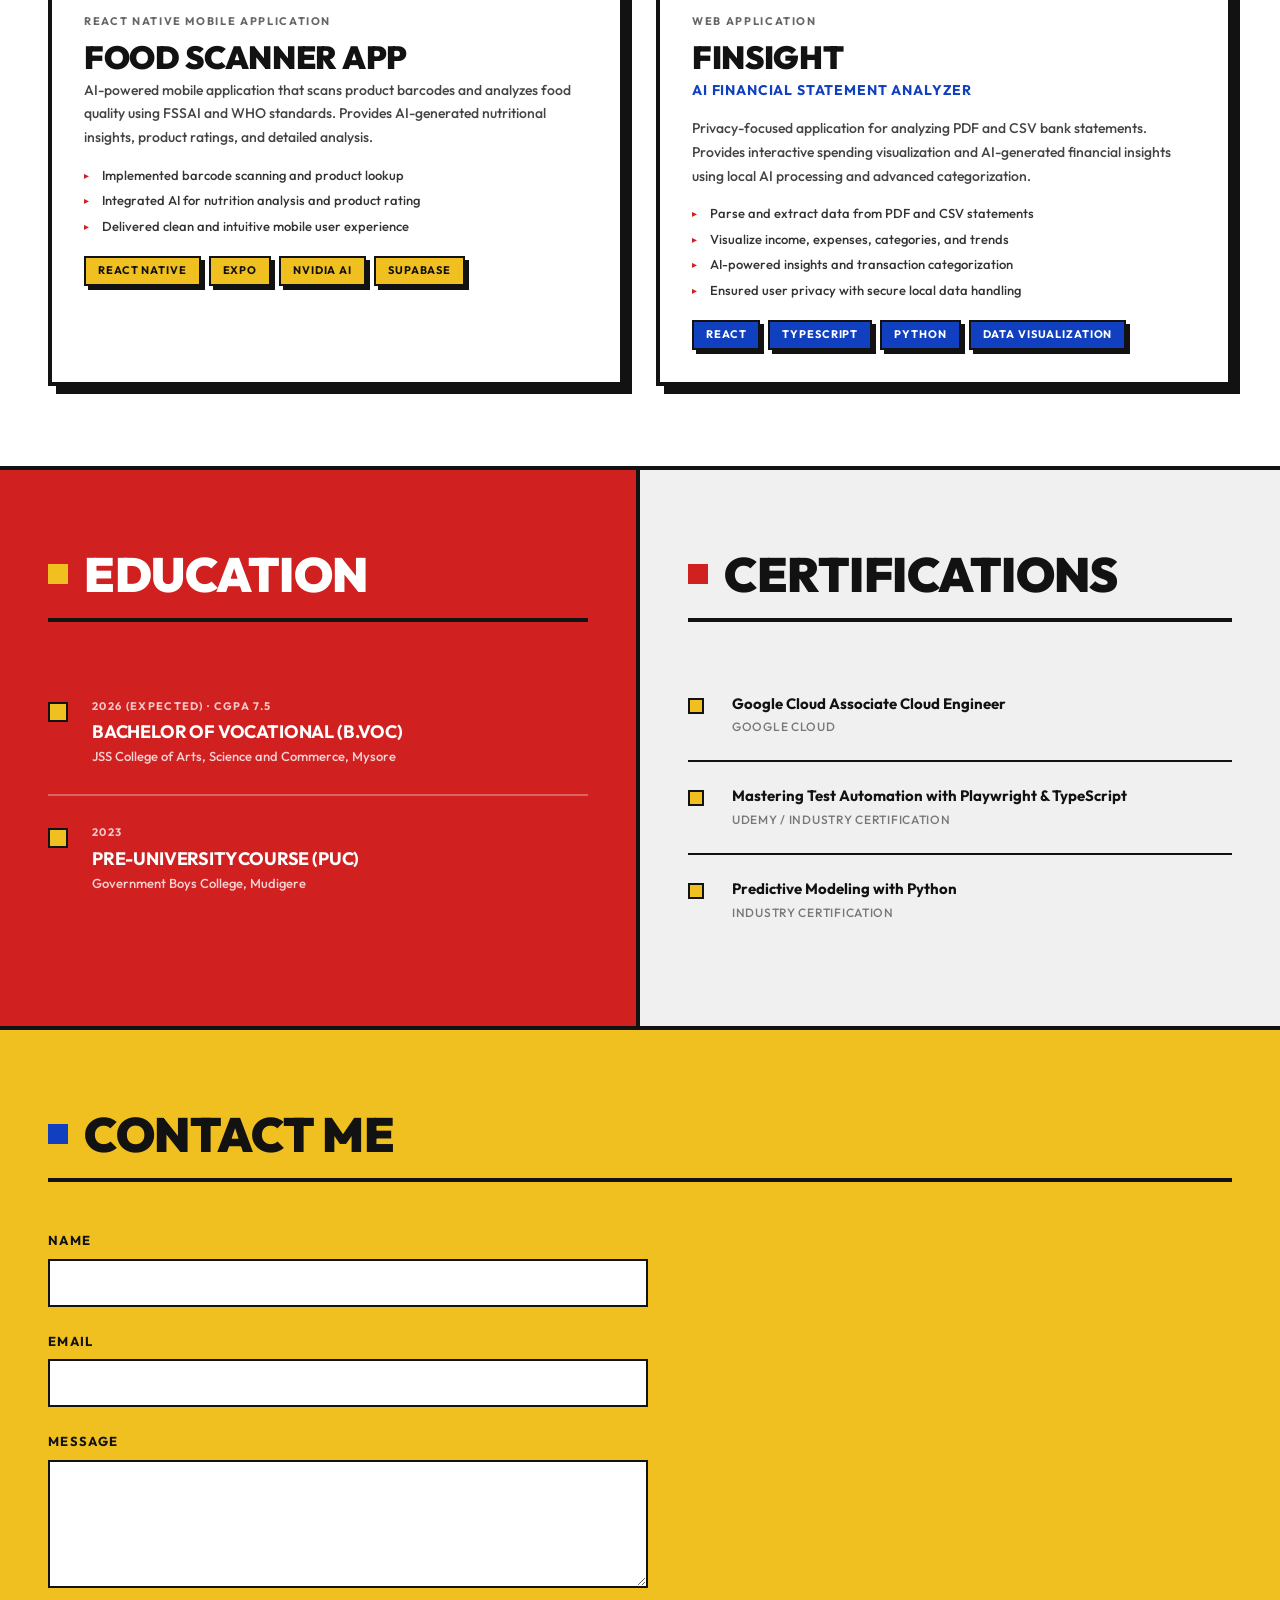
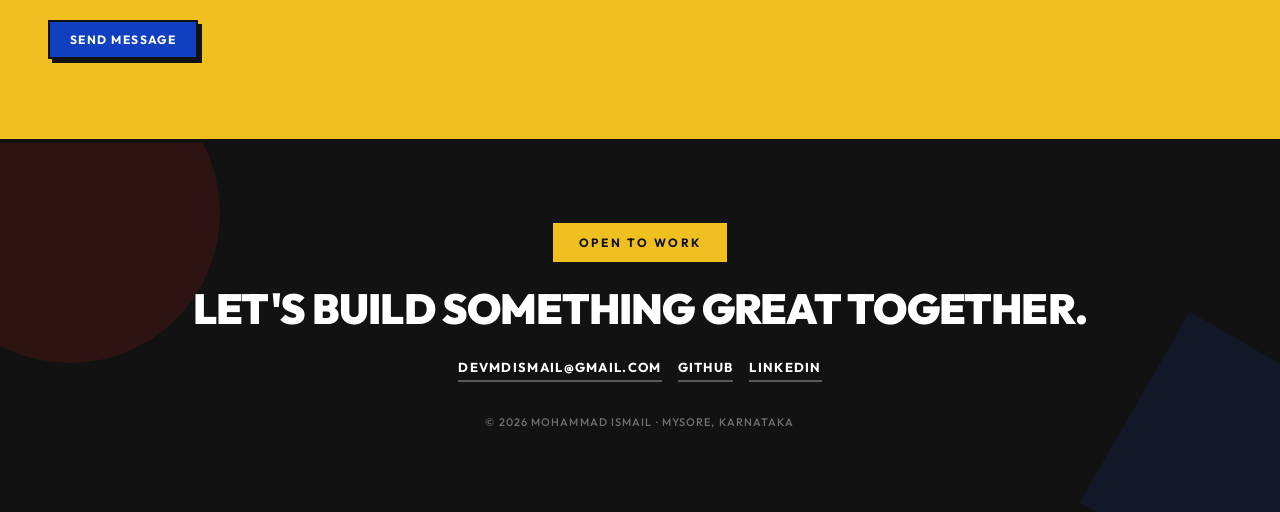
==== commit 6f62302d: "first commit" ====
--- a/resume.html
+++ b/resume.html
@@ -51,21 +51,11 @@
       </div>
     </div>
 
-    <div class="hero__right" aria-hidden="true">
-      <!-- Bauhaus geometric composition -->
-      <div class="composition">
-        <div class="comp__circle-lg"></div>
-        <div class="comp__square-rot"></div>
-        <div class="comp__square-center">
-          <img id="profile" src="assets/profile.jpeg" alt="">
-          <div class="comp__triangle"></div>
-        </div>
-        <div class="comp__circle-sm"></div>
-        <div class="comp__dot-grid"></div>
-      </div>
-    </div>
-  </section>
-YOUR_ACCESS_KEY_HERE
+    <div class="hero__right">
+      <img id="profile" src="assets/profile.jpeg" alt="Profile">
+    </div>
+  </section>
+
   <!-- ═══════════════════════════════ SKILLS ════════════════════════════ -->
   <section class="section section--yellow reveal" id="skills" aria-labelledby="skills-heading">
     <div class="section__header">
@@ -252,7 +242,7 @@
     <div class="contact-container reveal">
       <form action="https://api.web3forms.com/submit" method="POST" class="contact-form">
         <!-- Web3Forms Access Key (Add yours here) -->
-        <input type="hidden" name="access_key" value="">
+        <input type="hidden" name="access_key" value="ddf6030a-6bcb-4012-abab-05efc56d6fe4">
         
         <div class="form-group">
           <label for="name" class="form-label">NAME</label>
--- a/resume.css
+++ b/resume.css
@@ -5,30 +5,48 @@
    ════════════════════════════════════════════════════════════ */
 
 /* ── 0. Reset & Base ─────────────────────────────────────── */
-*, *::before, *::after { box-sizing: border-box; margin: 0; padding: 0; }
+*,
+*::before,
+*::after {
+  box-sizing: border-box;
+  margin: 0;
+  padding: 0;
+}
 
 :root {
-  --bg:         #F0F0F0;
-  --white:      #FFFFFF;
-  --black:      #121212;
-  --red:        #D02020;
-  --blue:       #1040C0;
-  --yellow:     #F0C020;
-  --muted:      #E0E0E0;
-  --border:     4px solid var(--black);
-  --border-sm:  2px solid var(--black);
-  --shadow-sm:  4px 4px 0px 0px var(--black);
-  --shadow-md:  6px 6px 0px 0px var(--black);
-  --shadow-lg:  8px 8px 0px 0px var(--black);
-  --font:       'Outfit', system-ui, sans-serif;
-  --ease:       cubic-bezier(0.16, 1, 0.3, 1);
-}
-
-html { scroll-behavior: smooth; }
-#profile{
-  height:650px;
-  width: 600px;
-}
+  --bg: #F0F0F0;
+  --white: #FFFFFF;
+  --black: #121212;
+  --red: #D02020;
+  --blue: #1040C0;
+  --yellow: #F0C020;
+  --muted: #E0E0E0;
+  --border: 4px solid var(--black);
+  --border-sm: 2px solid var(--black);
+  --shadow-sm: 4px 4px 0px 0px var(--black);
+  --shadow-md: 6px 6px 0px 0px var(--black);
+  --shadow-lg: 8px 8px 0px 0px var(--black);
+  --font: 'Outfit', system-ui, sans-serif;
+  --ease: cubic-bezier(0.16, 1, 0.3, 1);
+}
+
+html {
+  scroll-behavior: smooth;
+}
+
+#profile {
+  width: 100%;
+  height: 100%;
+  object-fit: cover;
+  display: block;
+  filter: grayscale(100%);
+  transition: filter 0.4s var(--ease);
+}
+
+#profile:hover {
+  filter: grayscale(0%);
+}
+
 body {
   background: var(--bg);
   color: var(--black);
@@ -47,7 +65,11 @@
     opacity 0.7s var(--ease),
     transform 0.7s var(--ease);
 }
-.reveal.is-visible { opacity: 1; transform: translateY(0); }
+
+.reveal.is-visible {
+  opacity: 1;
+  transform: translateY(0);
+}
 
 .reveal-child {
   opacity: 0;
@@ -56,7 +78,11 @@
     opacity 0.6s var(--ease) var(--delay, 0s),
     transform 0.6s var(--ease) var(--delay, 0s);
 }
-.reveal-child.is-visible { opacity: 1; transform: translateY(0); }
+
+.reveal-child.is-visible {
+  opacity: 1;
+  transform: translateY(0);
+}
 
 /* Hero name characters */
 .char {
@@ -67,6 +93,7 @@
     opacity 0.55s var(--ease) calc(var(--char-i) * 0.03s + 0.15s),
     transform 0.55s var(--ease) calc(var(--char-i) * 0.03s + 0.15s);
 }
+
 .hero__name-line.is-visible .char {
   opacity: 1;
   transform: translateY(0) skewX(0deg);
@@ -86,6 +113,7 @@
   border-bottom: var(--border);
   transition: box-shadow 0.3s ease;
 }
+
 .nav--scrolled {
   box-shadow: 0 4px 0 var(--yellow);
 }
@@ -102,27 +130,42 @@
   display: inline-block;
   transition: transform 0.3s var(--ease);
 }
+
 .geo--circle {
-  width: 18px; height: 18px;
+  width: 18px;
+  height: 18px;
   background: var(--red);
   border-radius: 9999px;
 }
+
 .geo--square {
-  width: 16px; height: 16px;
+  width: 16px;
+  height: 16px;
   background: var(--yellow);
   border-radius: 0;
   transform: rotate(0deg);
 }
+
 .geo--triangle {
-  width: 0; height: 0;
+  width: 0;
+  height: 0;
   border-left: 9px solid transparent;
   border-right: 9px solid transparent;
   border-bottom: 16px solid var(--blue);
   background: transparent;
 }
-.nav__logo:hover .geo--circle { transform: scale(1.25); }
-.nav__logo:hover .geo--square { transform: rotate(45deg); }
-.nav__logo:hover .geo--triangle { transform: translateY(-3px); }
+
+.nav__logo:hover .geo--circle {
+  transform: scale(1.25);
+}
+
+.nav__logo:hover .geo--square {
+  transform: rotate(45deg);
+}
+
+.nav__logo:hover .geo--triangle {
+  transform: translateY(-3px);
+}
 
 .nav__label {
   flex: 1;
@@ -151,13 +194,22 @@
     transform 0.15s ease,
     box-shadow 0.15s ease;
 }
+
 .btn--yellow {
   background: var(--yellow);
   color: var(--black);
   box-shadow: var(--shadow-sm);
 }
-.btn--yellow:hover  { box-shadow: var(--shadow-md); transform: translate(-2px,-2px); }
-.btn--yellow:active { box-shadow: none; transform: translate(4px,4px); }
+
+.btn--yellow:hover {
+  box-shadow: var(--shadow-md);
+  transform: translate(-2px, -2px);
+}
+
+.btn--yellow:active {
+  box-shadow: none;
+  transform: translate(4px, 4px);
+}
 
 /* ── 4. Hero Section ─────────────────────────────────────── */
 .hero {
@@ -188,10 +240,12 @@
   color: var(--red);
   text-transform: uppercase;
 }
+
 .hero__eyebrow::before {
   content: '';
   display: block;
-  width: 20px; height: 3px;
+  width: 20px;
+  height: 3px;
   background: var(--red);
   flex-shrink: 0;
 }
@@ -208,7 +262,11 @@
   color: var(--black);
   perspective: 600px;
 }
-.hero__name-line { display: block; overflow: hidden; }
+
+.hero__name-line {
+  display: block;
+  overflow: hidden;
+}
 
 .hero__role {
   font-size: clamp(18px, 2.5vw, 26px);
@@ -245,17 +303,27 @@
     transform 0.2s var(--ease),
     box-shadow 0.2s ease;
 }
+
 .chip:hover {
   background: var(--yellow);
   transform: translate(-2px, -2px);
   box-shadow: var(--shadow-md);
 }
+
 .chip:active {
   transform: translate(2px, 2px);
   box-shadow: none;
 }
-.chip--loc { cursor: default; }
-.chip--loc:hover { background: var(--muted); transform: none; box-shadow: var(--shadow-sm); }
+
+.chip--loc {
+  cursor: default;
+}
+
+.chip--loc:hover {
+  background: var(--muted);
+  transform: none;
+  box-shadow: var(--shadow-sm);
+}
 
 .hero__summary {
   font-size: 15px;
@@ -266,7 +334,7 @@
   padding-top: 20px;
 }
 
-/* Right — geometric composition */
+/* Right — image container */
 .hero__right {
   background: var(--blue);
   position: relative;
@@ -274,7 +342,7 @@
   display: flex;
   align-items: center;
   justify-content: center;
-  padding: 40px;
+  padding: 0; /* Changed from 40px to 0 to fit the image precisely */
 }
 
 .hero__image {
@@ -286,14 +354,21 @@
   transform: rotate(3deg);
   transition: transform 0.3s var(--ease), box-shadow 0.3s ease;
 }
+
 .hero__image:hover {
   transform: rotate(0deg) translate(-4px, -4px);
   box-shadow: 16px 16px 0px 0px var(--black);
 }
 
 /* ── 5. Section Common ───────────────────────────────────── */
-.section { padding: 80px 48px; border-bottom: var(--border); }
-.section--yellow { background: var(--yellow); }
+.section {
+  padding: 80px 48px;
+  border-bottom: var(--border);
+}
+
+.section--yellow {
+  background: var(--yellow);
+}
 
 .section__header {
   display: flex;
@@ -306,13 +381,26 @@
 
 .section__marker {
   display: block;
-  width: 20px; height: 20px;
+  width: 20px;
+  height: 20px;
   flex-shrink: 0;
 }
-.section__marker--red    { background: var(--red); }
-.section__marker--blue   { background: var(--blue); }
-.section__marker--yellow { background: var(--yellow); }
-.section__marker--circle { border-radius: 9999px; }
+
+.section__marker--red {
+  background: var(--red);
+}
+
+.section__marker--blue {
+  background: var(--blue);
+}
+
+.section__marker--yellow {
+  background: var(--yellow);
+}
+
+.section__marker--circle {
+  border-radius: 9999px;
+}
 
 .section__title {
   font-size: clamp(28px, 4vw, 48px);
@@ -321,7 +409,10 @@
   letter-spacing: -0.01em;
   line-height: 1;
 }
-.section__title--white { color: var(--white); }
+
+.section__title--white {
+  color: var(--white);
+}
 
 /* ── 6. Skills ───────────────────────────────────────────── */
 .skills__grid {
@@ -338,8 +429,14 @@
   border-right: var(--border);
   transition: background 0.25s ease;
 }
-.skill-group:last-child { border-right: none; }
-.skill-group:hover { background: var(--bg); }
+
+.skill-group:last-child {
+  border-right: none;
+}
+
+.skill-group:hover {
+  background: var(--bg);
+}
 
 .skill-group__title {
   font-size: 11px;
@@ -352,7 +449,11 @@
   padding-bottom: 10px;
 }
 
-.tags { display: flex; flex-wrap: wrap; gap: 8px; }
+.tags {
+  display: flex;
+  flex-wrap: wrap;
+  gap: 8px;
+}
 
 .tag {
   display: inline-block;
@@ -371,15 +472,38 @@
     background 0.2s ease;
   cursor: default;
 }
+
 .tag:hover,
-.tag--hovered { background: var(--black); color: var(--white); transform: translate(-2px,-2px); box-shadow: var(--shadow-md); }
-.tag--yellow  { background: var(--yellow); }
-.tag--yellow:hover { background: var(--black); color: var(--yellow); }
-.tag--blue    { background: var(--blue); color: var(--white); }
-.tag--blue:hover { background: var(--black); color: var(--white); }
+.tag--hovered {
+  background: var(--black);
+  color: var(--white);
+  transform: translate(-2px, -2px);
+  box-shadow: var(--shadow-md);
+}
+
+.tag--yellow {
+  background: var(--yellow);
+}
+
+.tag--yellow:hover {
+  background: var(--black);
+  color: var(--yellow);
+}
+
+.tag--blue {
+  background: var(--blue);
+  color: var(--white);
+}
+
+.tag--blue:hover {
+  background: var(--black);
+  color: var(--white);
+}
 
 /* ── 7. Projects ─────────────────────────────────────────── */
-#projects { background: var(--white); }
+#projects {
+  background: var(--white);
+}
 
 .projects__grid {
   display: grid;
@@ -397,16 +521,27 @@
   transform-style: preserve-3d;
   will-change: transform;
 }
-.card:hover { box-shadow: 12px 12px 0 var(--black); }
+
+.card:hover {
+  box-shadow: 12px 12px 0 var(--black);
+}
 
 .card__accent {
   height: 8px;
   width: 100%;
 }
-.card__accent--red  { background: var(--red); }
-.card__accent--blue { background: var(--blue); }
-
-.card__body { padding: 32px; }
+
+.card__accent--red {
+  background: var(--red);
+}
+
+.card__accent--blue {
+  background: var(--blue);
+}
+
+.card__body {
+  padding: 32px;
+}
 
 .card__type {
   display: block;
@@ -450,6 +585,7 @@
   flex-direction: column;
   gap: 6px;
 }
+
 .card__bullets li {
   font-size: 13px;
   line-height: 1.5;
@@ -457,6 +593,7 @@
   position: relative;
   color: #333;
 }
+
 .card__bullets li::before {
   content: '▸';
   position: absolute;
@@ -466,7 +603,11 @@
   top: 2px;
 }
 
-.card__tags { display: flex; flex-wrap: wrap; gap: 8px; }
+.card__tags {
+  display: flex;
+  flex-wrap: wrap;
+  gap: 8px;
+}
 
 /* ── 8. Education & Certifications ───────────────────────── */
 .edu-certs {
@@ -487,19 +628,27 @@
 }
 
 /* Timeline */
-.timeline { display: flex; flex-direction: column; gap: 0; }
+.timeline {
+  display: flex;
+  flex-direction: column;
+  gap: 0;
+}
 
 .timeline__item {
   display: grid;
   grid-template-columns: 24px 1fr;
   gap: 20px;
   padding: 28px 0;
-  border-bottom: 2px solid rgba(255,255,255,0.3);
-}
-.timeline__item:last-child { border-bottom: none; }
+  border-bottom: 2px solid rgba(255, 255, 255, 0.3);
+}
+
+.timeline__item:last-child {
+  border-bottom: none;
+}
 
 .timeline__marker {
-  width: 20px; height: 20px;
+  width: 20px;
+  height: 20px;
   background: var(--yellow);
   border: 2px solid var(--black);
   margin-top: 4px;
@@ -511,7 +660,7 @@
   font-weight: 700;
   letter-spacing: 0.12em;
   text-transform: uppercase;
-  color: rgba(255,255,255,0.75);
+  color: rgba(255, 255, 255, 0.75);
   margin-bottom: 6px;
 }
 
@@ -527,12 +676,16 @@
 
 .timeline__school {
   font-size: 13px;
-  color: rgba(255,255,255,0.8);
+  color: rgba(255, 255, 255, 0.8);
   line-height: 1.5;
 }
 
 /* Certifications */
-.cert-list { display: flex; flex-direction: column; gap: 0; }
+.cert-list {
+  display: flex;
+  flex-direction: column;
+  gap: 0;
+}
 
 .cert-item {
   display: grid;
@@ -543,12 +696,22 @@
   border-bottom: var(--border-sm);
   transition: background 0.2s ease;
 }
-.cert-item:last-child { border-bottom: none; }
-.cert-item:hover { background: var(--muted); margin: 0 -16px; padding-left: 16px; padding-right: 16px; }
+
+.cert-item:last-child {
+  border-bottom: none;
+}
+
+.cert-item:hover {
+  background: var(--muted);
+  margin: 0 -16px;
+  padding-left: 16px;
+  padding-right: 16px;
+}
 
 .cert-item__bullet {
   display: block;
-  width: 16px; height: 16px;
+  width: 16px;
+  height: 16px;
   background: var(--yellow);
   border: 2px solid var(--black);
   margin-top: 4px;
@@ -583,18 +746,24 @@
   position: absolute;
   pointer-events: none;
 }
+
 .footer__deco--circle {
-  width: 300px; height: 300px;
+  width: 300px;
+  height: 300px;
   border-radius: 9999px;
   background: var(--red);
   opacity: 0.15;
-  top: -80px; left: -80px;
-}
+  top: -80px;
+  left: -80px;
+}
+
 .footer__deco--square {
-  width: 220px; height: 220px;
+  width: 220px;
+  height: 220px;
   background: var(--blue);
   opacity: 0.12;
-  bottom: -60px; right: -60px;
+  bottom: -60px;
+  right: -60px;
   transform: rotate(30deg);
 }
 
@@ -623,8 +792,17 @@
 }
 
 @keyframes pulse-badge {
-  0%, 100% { box-shadow: var(--shadow-sm); transform: translateY(0); }
-  50%       { box-shadow: 6px 6px 0 var(--yellow); transform: translateY(-3px); }
+
+  0%,
+  100% {
+    box-shadow: var(--shadow-sm);
+    transform: translateY(0);
+  }
+
+  50% {
+    box-shadow: 6px 6px 0 var(--yellow);
+    transform: translateY(-3px);
+  }
 }
 
 .footer__cta {
@@ -651,9 +829,10 @@
   letter-spacing: 0.1em;
   text-transform: uppercase;
   padding-bottom: 3px;
-  border-bottom: 2px solid rgba(255,255,255,0.3);
+  border-bottom: 2px solid rgba(255, 255, 255, 0.3);
   transition: border-color 0.2s ease, color 0.2s ease;
 }
+
 .footer__link:hover {
   color: var(--yellow);
   border-color: var(--yellow);
@@ -664,7 +843,7 @@
   font-weight: 500;
   letter-spacing: 0.1em;
   text-transform: uppercase;
-  color: rgba(255,255,255,0.4);
+  color: rgba(255, 255, 255, 0.4);
   margin-top: 8px;
 }
 
@@ -738,10 +917,23 @@
 
 /* ── 10. Responsive — Tablet ─────────────────────────────── */
 @media (max-width: 1024px) {
-  .skills__grid { grid-template-columns: repeat(2, 1fr); }
-  .skill-group:nth-child(2) { border-right: none; }
-  .skill-group:nth-child(3) { border-right: var(--border); border-top: var(--border); }
-  .skill-group:nth-child(4) { border-top: var(--border); border-right: none; }
+  .skills__grid {
+    grid-template-columns: repeat(2, 1fr);
+  }
+
+  .skill-group:nth-child(2) {
+    border-right: none;
+  }
+
+  .skill-group:nth-child(3) {
+    border-right: var(--border);
+    border-top: var(--border);
+  }
+
+  .skill-group:nth-child(4) {
+    border-top: var(--border);
+    border-right: none;
+  }
 }
 
 /* ── 11. Responsive — Mobile ─────────────────────────────── */
@@ -754,32 +946,84 @@
     --shadow-lg: 6px 6px 0 var(--black);
   }
 
-  .hero { grid-template-columns: 1fr; min-height: auto; }
-  .hero__left { padding: 40px 24px; border-right: none; border-bottom: var(--border); }
-  .hero__right { display: none; }
-
-  .section { padding: 56px 24px; }
-  .edu { padding: 56px 24px; }
-  .certs { padding: 56px 24px; }
+  .hero {
+    grid-template-columns: 1fr;
+    min-height: auto;
+  }
+
+  .hero__left {
+    padding: 40px 24px;
+    border-right: none;
+    border-bottom: var(--border);
+  }
+
+  .hero__right {
+    display: none;
+  }
+
+  .section {
+    padding: 56px 24px;
+  }
+
+  .edu {
+    padding: 56px 24px;
+  }
+
+  .certs {
+    padding: 56px 24px;
+  }
 
   .skills__grid {
     grid-template-columns: 1fr;
     box-shadow: var(--shadow-md);
   }
-  .skill-group { border-right: none; border-bottom: var(--border); }
-  .skill-group:last-child { border-bottom: none; }
-  .skill-group:nth-child(2) { border-right: none; }
-  .skill-group:nth-child(3) { border-right: none; border-top: none; }
-  .skill-group:nth-child(4) { border-top: none; }
-
-  .projects__grid { grid-template-columns: 1fr; }
-
-  .edu-certs { grid-template-columns: 1fr; }
-  .edu { border-right: none; border-bottom: var(--border); }
-
-  .footer { padding: 56px 24px; }
-  .nav { padding: 0 20px; }
-  .nav__download { display: none; }
+
+  .skill-group {
+    border-right: none;
+    border-bottom: var(--border);
+  }
+
+  .skill-group:last-child {
+    border-bottom: none;
+  }
+
+  .skill-group:nth-child(2) {
+    border-right: none;
+  }
+
+  .skill-group:nth-child(3) {
+    border-right: none;
+    border-top: none;
+  }
+
+  .skill-group:nth-child(4) {
+    border-top: none;
+  }
+
+  .projects__grid {
+    grid-template-columns: 1fr;
+  }
+
+  .edu-certs {
+    grid-template-columns: 1fr;
+  }
+
+  .edu {
+    border-right: none;
+    border-bottom: var(--border);
+  }
+
+  .footer {
+    padding: 56px 24px;
+  }
+
+  .nav {
+    padding: 0 20px;
+  }
+
+  .nav__download {
+    display: none;
+  }
 }
 
 /* ── 12. Focus / Accessibility ───────────────────────────── */
@@ -790,9 +1034,29 @@
 
 /* ── 13. Print ───────────────────────────────────────────── */
 @media print {
-  .nav, .hero__right, .footer__deco { display: none; }
-  .reveal, .reveal-child { opacity: 1 !important; transform: none !important; }
-  .char { opacity: 1 !important; transform: none !important; }
-  body { background: white; }
-  .section { padding: 32px; }
-}
+
+  .nav,
+  .hero__right,
+  .footer__deco {
+    display: none;
+  }
+
+  .reveal,
+  .reveal-child {
+    opacity: 1 !important;
+    transform: none !important;
+  }
+
+  .char {
+    opacity: 1 !important;
+    transform: none !important;
+  }
+
+  body {
+    background: white;
+  }
+
+  .section {
+    padding: 32px;
+  }
+}
